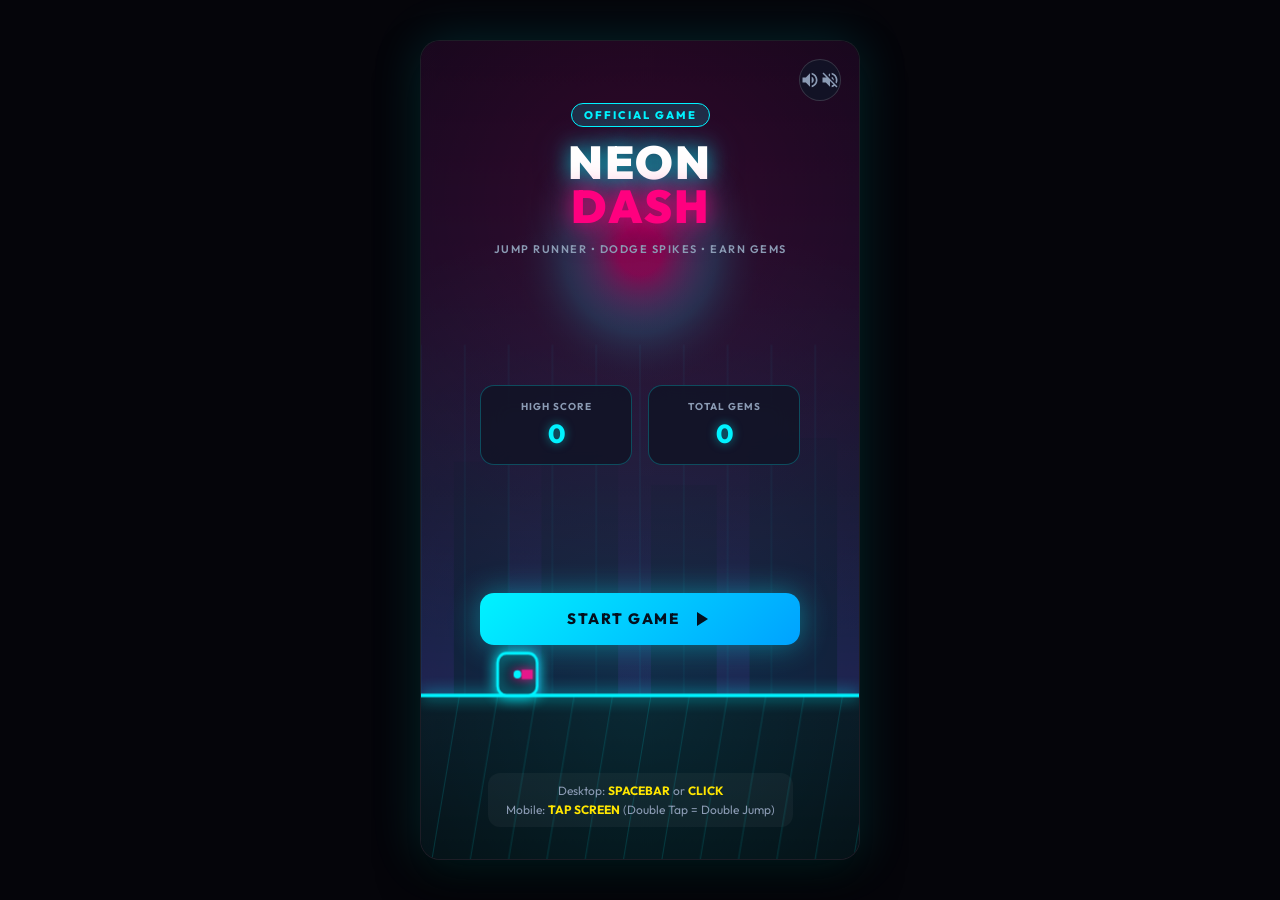
==== index.html @ 9ec9d19d "Add files via upload" ====
<!DOCTYPE html>
<html lang="km">
<head>
  <meta charset="UTF-8">
  <meta name="viewport" content="width=device-width, initial-scale=1.0, maximum-scale=1.0, user-scalable=no">
  <title>Neon Dash: Jump Runner</title>
  <link rel="preconnect" href="https://fonts.googleapis.com">
  <link rel="preconnect" href="https://fonts.gstatic.com" crossorigin>
  <link href="https://fonts.googleapis.com/css2?family=Outfit:wght@400;600;800;900&display=swap" rel="stylesheet">
  <link rel="stylesheet" href="style.css">
  <link rel="icon" type="image/jpeg" href="icon.jpg">
  <link rel="apple-touch-icon" href="icon.jpg">
  <link rel="manifest" href="manifest.json">
</head>
<body>
  <div id="game-container">
    <!-- Canvas for the game -->
    <canvas id="gameCanvas"></canvas>

    <!-- UI Overlay: Start Screen -->
    <div id="start-screen" class="ui-screen active">
      <div class="logo-box">
        <span class="badge">OFFICIAL GAME</span>
        <h1 id="game-title" class="neon-title">NEON<br><span>DASH</span></h1>
        <p class="subtitle">JUMP RUNNER &bull; DODGE SPIKES &bull; EARN GEMS</p>
      </div>

      <div class="stats-preview">
        <div class="stat-card">
          <span class="stat-label">HIGH SCORE</span>
          <span id="start-high-score" class="stat-val">0</span>
        </div>
        <div class="stat-card">
          <span class="stat-label">TOTAL GEMS</span>
          <span id="start-gems" class="stat-val">0</span>
        </div>
      </div>

      <button id="btn-start" class="btn btn-primary glow-btn">
        <span>START GAME</span>
        <svg viewBox="0 0 24 24" width="24" height="24"><path fill="currentColor" d="M8 5v14l11-7z"/></svg>
      </button>

      <div class="controls-hint">
        <span>Desktop: <b>SPACEBAR</b> or <b>CLICK</b></span>
        <span>Mobile: <b>TAP SCREEN</b> (Double Tap = Double Jump)</span>
      </div>
    </div>

    <!-- UI Overlay: In-Game HUD -->
    <div id="hud" class="ui-screen hidden">
      <div class="hud-top">
        <div class="hud-score">
          <span class="hud-label">SCORE</span>
          <span id="hud-score-val">0</span>
        </div>
        <div class="hud-center">
          <div id="combo-badge" class="combo-badge hidden">2X COMBO!</div>
        </div>
        <div class="hud-gems">
          <svg viewBox="0 0 24 24" width="20" height="20" fill="#00f3ff"><polygon points="12,2 22,8.5 12,22 2,8.5"/></svg>
          <span id="hud-gems-val">0</span>
        </div>
      </div>
    </div>

    <!-- UI Overlay: Game Over Screen -->
    <div id="game-over-screen" class="ui-screen hidden">
      <div class="game-over-card">
        <h2 class="game-over-title">GAME OVER</h2>

        <div class="result-board">
          <div class="result-row">
            <span>Score</span>
            <span id="go-score" class="result-num">0</span>
          </div>
          <div class="result-row">
            <span>Gems Collected</span>
            <span id="go-gems" class="result-num">+0</span>
          </div>
          <div class="result-row highlight">
            <span>Best Score</span>
            <span id="go-high" class="result-num">0</span>
          </div>
        </div>

        <!-- REWARDED AD REVIVE BUTTON -->
        <div id="revive-section" class="revive-box">
          <div class="revive-timer-bar"><div id="revive-progress"></div></div>
          <button id="btn-revive" class="btn btn-ad pulse-btn">
            <div class="ad-badge">AD 🎬</div>
            <div class="ad-text">
              <strong>WATCH AD TO REVIVE</strong>
              <span>Get 1 Extra Life & Shield</span>
            </div>
          </button>
        </div>

        <div class="action-buttons">
          <button id="btn-restart" class="btn btn-secondary">
            <svg viewBox="0 0 24 24" width="20" height="20"><path fill="currentColor" d="M17.65 6.35A7.958 7.958 0 0 0 12 4c-4.42 0-7.99 3.58-7.99 8s3.57 8 7.99 8c3.73 0 6.84-2.55 7.73-6h-2.08A5.99 5.99 0 0 1 12 18c-3.31 0-6-2.69-6-6s2.69-6 6-6c1.66 0 3.14.69 4.22 1.78L13 11h7V4l-2.35 2.35z"/></svg>
            <span>PLAY AGAIN</span>
          </button>
        </div>
      </div>
    </div>

    <!-- SIMULATED REWARDED VIDEO AD POPUP -->
    <div id="ad-modal" class="ui-screen hidden">
      <div class="ad-container">
        <div class="ad-header">
          <span class="ad-tag">Google AdMob (Simulated Demo)</span>
          <span id="ad-countdown" class="ad-countdown">Ad in 5s...</span>
        </div>
        <div class="ad-body">
          <div class="ad-mock-video">
            <div class="ad-spinner"></div>
            <h3>SPONSORED ADVERTISEMENT</h3>
            <p>In production on Google Play Store, real high-paying AdMob video ads play here!</p>
            <div class="ad-payout-tag">💰 Generates $2 - $15 eCPM for you!</div>
          </div>
        </div>
        <div class="ad-footer">
          <button id="btn-claim-reward" class="btn btn-success hidden">
            <span>CLAIM REWARD & RESUME</span>
          </button>
        </div>
      </div>
    </div>

    <!-- Sound Toggle -->
    <button id="btn-sound" class="sound-toggle" title="Toggle Sound">
      <svg id="sound-on-icon" viewBox="0 0 24 24" width="22" height="22"><path fill="currentColor" d="M3 9v6h4l5 5V4L7 9H3zm13.5 3c0-1.77-1.02-3.29-2.5-4.03v8.05c1.48-.73 2.5-2.25 2.5-4.02zM14 3.23v2.06c2.89.86 5 3.54 5 6.71s-2.11 5.85-5 6.71v2.06c4.01-.91 7-4.49 7-8.77s-2.99-7.86-7-8.77z"/></svg>
      <svg id="sound-off-icon" class="hidden" viewBox="0 0 24 24" width="22" height="22"><path fill="currentColor" d="M16.5 12c0-1.77-1.02-3.29-2.5-4.03v2.21l2.45 2.45c.03-.2.05-.41.05-.63zm2.5 0c0 .94-.2 1.82-.54 2.64l1.51 1.51C20.63 14.91 21 13.5 21 12c0-4.28-2.99-7.86-7-8.77v2.06c2.89.86 5 3.54 5 6.71zM4.27 3L3 4.27l4.73 4.73H3v6h4l5 5v-6.73l4.25 4.25c-.67.52-1.42.93-2.25 1.18v2.06c1.38-.31 2.63-.95 3.69-1.81L19.73 21 21 19.73l-9-9L4.27 3zM12 4L9.91 6.09 12 8.18V4z"/></svg>
    </button>
  </div>

  <script src="game.js?v=4"></script>
</body>
</html>
---- style.css ----
* {
  box-sizing: border-box;
  margin: 0;
  padding: 0;
  user-select: none;
  -webkit-user-select: none;
  -webkit-tap-highlight-color: transparent;
}

:root {
  --bg-dark: #0a0a14;
  --neon-cyan: #00f3ff;
  --neon-magenta: #ff007f;
  --neon-gold: #ffe600;
  --neon-green: #00ff88;
  --text-main: #f0f4ff;
  --text-muted: #8b9bb4;
  --panel-bg: rgba(18, 20, 38, 0.88);
  --panel-border: rgba(0, 243, 255, 0.25);
  --font-family: 'Outfit', -apple-system, BlinkMacSystemFont, 'Segoe UI', Roboto, sans-serif;
}

body {
  background-color: #05050a;
  color: var(--text-main);
  font-family: var(--font-family);
  min-height: 100vh;
  display: flex;
  align-items: center;
  justify-content: center;
  overflow: hidden;
}

#game-container {
  position: relative;
  width: 100vw;
  max-width: 440px;
  height: 100vh;
  max-height: 820px;
  background-color: var(--bg-dark);
  box-shadow: 0 0 50px rgba(0, 243, 255, 0.15), 0 20px 40px rgba(0, 0, 0, 0.8);
  overflow: hidden;
  border-radius: 20px;
  border: 1px solid rgba(255, 255, 255, 0.08);
}

@media (max-width: 480px) {
  #game-container {
    max-width: 100vw;
    max-height: 100vh;
    border-radius: 0;
    border: none;
  }
}

canvas {
  display: block;
  width: 100%;
  height: 100%;
  image-rendering: -webkit-optimize-contrast;
  image-rendering: crisp-edges;
}

/* UI Overlays */
.ui-screen {
  position: absolute;
  inset: 0;
  display: flex;
  flex-direction: column;
  align-items: center;
  justify-content: space-between;
  padding: 32px 24px;
  pointer-events: auto;
  transition: opacity 0.3s cubic-bezier(0.16, 1, 0.3, 1), transform 0.3s cubic-bezier(0.16, 1, 0.3, 1);
  z-index: 10;
}

.ui-screen.hidden {
  opacity: 0;
  pointer-events: none;
  transform: scale(0.96);
}

.ui-screen.active {
  opacity: 1;
  pointer-events: auto;
  transform: scale(1);
}

/* Start Screen */
#start-screen {
  background: radial-gradient(circle at 50% 20%, rgba(255, 0, 127, 0.15), transparent 70%),
              radial-gradient(circle at 50% 80%, rgba(0, 243, 255, 0.12), transparent 70%);
}

.logo-box {
  text-align: center;
  margin-top: 30px;
}

.badge {
  display: inline-block;
  padding: 4px 12px;
  font-size: 11px;
  font-weight: 800;
  letter-spacing: 2px;
  background: rgba(0, 243, 255, 0.15);
  border: 1px solid var(--neon-cyan);
  color: var(--neon-cyan);
  border-radius: 20px;
  margin-bottom: 14px;
}

.neon-title {
  font-size: 46px;
  font-weight: 900;
  line-height: 0.95;
  letter-spacing: 2px;
  color: #fff;
  text-shadow: 0 0 20px rgba(0, 243, 255, 0.6), 0 0 40px rgba(0, 243, 255, 0.3);
}

.neon-title span {
  color: var(--neon-magenta);
  text-shadow: 0 0 20px rgba(255, 0, 127, 0.7), 0 0 40px rgba(255, 0, 127, 0.4);
}

.subtitle {
  font-size: 11px;
  font-weight: 600;
  color: var(--text-muted);
  letter-spacing: 1.5px;
  margin-top: 14px;
}

.stats-preview {
  display: flex;
  gap: 16px;
  width: 100%;
  max-width: 320px;
}

.stat-card {
  flex: 1;
  background: var(--panel-bg);
  border: 1px solid var(--panel-border);
  backdrop-filter: blur(12px);
  padding: 14px;
  border-radius: 14px;
  text-align: center;
}

.stat-label {
  display: block;
  font-size: 10px;
  font-weight: 700;
  color: var(--text-muted);
  letter-spacing: 1px;
  margin-bottom: 4px;
}

.stat-val {
  font-size: 26px;
  font-weight: 800;
  color: var(--neon-cyan);
  text-shadow: 0 0 10px rgba(0, 243, 255, 0.5);
}

.controls-hint {
  font-size: 12px;
  color: var(--text-muted);
  display: flex;
  flex-direction: column;
  gap: 4px;
  text-align: center;
  background: rgba(255, 255, 255, 0.04);
  padding: 10px 18px;
  border-radius: 12px;
}

.controls-hint b {
  color: var(--neon-gold);
}

/* In-game HUD */
#hud {
  pointer-events: none;
  justify-content: flex-start;
  padding: 20px 20px;
}

.hud-top {
  display: flex;
  justify-content: space-between;
  align-items: center;
  width: 100%;
}

.hud-score {
  background: var(--panel-bg);
  border: 1px solid rgba(255, 255, 255, 0.12);
  backdrop-filter: blur(10px);
  padding: 8px 16px;
  border-radius: 12px;
  display: flex;
  flex-direction: column;
  align-items: flex-start;
}

.hud-label {
  font-size: 9px;
  font-weight: 700;
  color: var(--text-muted);
  letter-spacing: 1px;
}

#hud-score-val {
  font-size: 24px;
  font-weight: 900;
  color: #fff;
  letter-spacing: 1px;
}

.hud-gems {
  background: var(--panel-bg);
  border: 1px solid rgba(0, 243, 255, 0.3);
  backdrop-filter: blur(10px);
  padding: 8px 14px;
  border-radius: 12px;
  display: flex;
  align-items: center;
  gap: 8px;
  font-weight: 800;
  font-size: 18px;
  color: var(--neon-cyan);
}

.combo-badge {
  padding: 6px 14px;
  border-radius: 20px;
  background: linear-gradient(135deg, var(--neon-magenta), #ff7700);
  color: #fff;
  font-weight: 900;
  font-size: 13px;
  letter-spacing: 1.5px;
  box-shadow: 0 0 15px rgba(255, 0, 127, 0.6);
  animation: pulseCombo 0.6s infinite alternate;
}

.combo-badge.hidden {
  display: none;
}

@keyframes pulseCombo {
  0% { transform: scale(0.95); }
  100% { transform: scale(1.08); }
}

/* Game Over Screen */
#game-over-screen {
  background: rgba(7, 8, 18, 0.88);
  backdrop-filter: blur(12px);
  justify-content: center;
  gap: 20px;
}

.game-over-card {
  width: 100%;
  max-width: 340px;
  background: var(--panel-bg);
  border: 1px solid var(--panel-border);
  border-radius: 22px;
  padding: 28px 24px;
  text-align: center;
  box-shadow: 0 10px 40px rgba(0, 0, 0, 0.6);
}

.game-over-title {
  font-size: 30px;
  font-weight: 900;
  letter-spacing: 2px;
  color: var(--neon-magenta);
  text-shadow: 0 0 20px rgba(255, 0, 127, 0.6);
  margin-bottom: 20px;
}

.result-board {
  background: rgba(0, 0, 0, 0.3);
  border-radius: 14px;
  padding: 14px 18px;
  display: flex;
  flex-direction: column;
  gap: 10px;
  margin-bottom: 20px;
}

.result-row {
  display: flex;
  justify-content: space-between;
  align-items: center;
  font-size: 14px;
  color: var(--text-muted);
}

.result-row.highlight {
  border-top: 1px solid rgba(255, 255, 255, 0.08);
  padding-top: 8px;
  color: #fff;
  font-weight: 700;
}

.result-num {
  font-size: 20px;
  font-weight: 800;
  color: #fff;
}

.result-row.highlight .result-num {
  color: var(--neon-gold);
}

/* REWARDED AD BUTTON */
.revive-box {
  margin-bottom: 16px;
}

.revive-timer-bar {
  width: 100%;
  height: 4px;
  background: rgba(255, 255, 255, 0.1);
  border-radius: 4px;
  overflow: hidden;
  margin-bottom: 8px;
}

#revive-progress {
  width: 100%;
  height: 100%;
  background: var(--neon-green);
  transition: width 0.1s linear;
}

.btn-ad {
  width: 100%;
  background: linear-gradient(135deg, rgba(0, 255, 136, 0.2), rgba(0, 243, 255, 0.15));
  border: 1.5px solid var(--neon-green);
  border-radius: 14px;
  padding: 12px 14px;
  display: flex;
  align-items: center;
  gap: 12px;
  cursor: pointer;
  box-shadow: 0 0 20px rgba(0, 255, 136, 0.25);
}

.pulse-btn {
  animation: adPulse 1.2s infinite;
}

@keyframes adPulse {
  0%, 100% { box-shadow: 0 0 15px rgba(0, 255, 136, 0.3); transform: scale(1); }
  50% { box-shadow: 0 0 30px rgba(0, 255, 136, 0.6); transform: scale(1.02); }
}

.ad-badge {
  background: var(--neon-green);
  color: #062b19;
  font-weight: 900;
  font-size: 12px;
  padding: 6px 10px;
  border-radius: 8px;
  letter-spacing: 0.5px;
}

.ad-text {
  text-align: left;
  display: flex;
  flex-direction: column;
}

.ad-text strong {
  color: #fff;
  font-size: 14px;
  letter-spacing: 0.5px;
}

.ad-text span {
  color: var(--neon-green);
  font-size: 11px;
}

/* General Buttons */
.btn {
  font-family: var(--font-family);
  border: none;
  border-radius: 14px;
  padding: 14px 28px;
  font-weight: 800;
  font-size: 15px;
  letter-spacing: 1.5px;
  cursor: pointer;
  display: flex;
  align-items: center;
  justify-content: center;
  gap: 10px;
  transition: transform 0.15s ease, filter 0.15s ease;
}

.btn:active {
  transform: scale(0.96);
}

.btn-primary {
  width: 100%;
  max-width: 320px;
  background: linear-gradient(135deg, var(--neon-cyan), #00a2ff);
  color: #04101e;
  box-shadow: 0 0 30px rgba(0, 243, 255, 0.4);
}

.glow-btn:hover {
  filter: brightness(1.15);
  box-shadow: 0 0 40px rgba(0, 243, 255, 0.6);
}

.btn-secondary {
  width: 100%;
  background: rgba(255, 255, 255, 0.08);
  border: 1px solid rgba(255, 255, 255, 0.15);
  color: #fff;
}

.btn-secondary:hover {
  background: rgba(255, 255, 255, 0.15);
}

.btn-success {
  background: var(--neon-green);
  color: #052615;
  width: 100%;
  box-shadow: 0 0 25px rgba(0, 255, 136, 0.5);
}

/* AD MODAL */
#ad-modal {
  background: rgba(0, 0, 0, 0.94);
  justify-content: center;
  z-index: 100;
}

.ad-container {
  width: 100%;
  max-width: 360px;
  background: #121422;
  border: 1px solid rgba(0, 255, 136, 0.4);
  border-radius: 20px;
  padding: 24px;
  text-align: center;
}

.ad-header {
  display: flex;
  justify-content: space-between;
  align-items: center;
  margin-bottom: 20px;
  padding-bottom: 12px;
  border-bottom: 1px solid rgba(255, 255, 255, 0.08);
}

.ad-tag {
  font-size: 11px;
  font-weight: 700;
  color: var(--neon-cyan);
  background: rgba(0, 243, 255, 0.1);
  padding: 4px 8px;
  border-radius: 6px;
}

.ad-countdown {
  font-size: 13px;
  font-weight: 800;
  color: var(--neon-gold);
}

.ad-body {
  padding: 30px 10px;
}

.ad-mock-video {
  display: flex;
  flex-direction: column;
  align-items: center;
  gap: 14px;
}

.ad-mock-video h3 {
  font-size: 18px;
  font-weight: 800;
  letter-spacing: 1px;
}

.ad-mock-video p {
  font-size: 12px;
  color: var(--text-muted);
  line-height: 1.5;
}

.ad-payout-tag {
  margin-top: 10px;
  background: rgba(255, 230, 0, 0.12);
  border: 1px solid var(--neon-gold);
  color: var(--neon-gold);
  font-size: 12px;
  font-weight: 800;
  padding: 6px 14px;
  border-radius: 20px;
}

.ad-spinner {
  width: 50px;
  height: 50px;
  border: 4px solid rgba(0, 255, 136, 0.2);
  border-top-color: var(--neon-green);
  border-radius: 50%;
  animation: spin 0.8s linear infinite;
  margin-bottom: 10px;
}

@keyframes spin {
  to { transform: rotate(360deg); }
}

/* Sound Toggle */
.sound-toggle {
  position: absolute;
  top: 18px;
  right: 18px;
  z-index: 50;
  background: var(--panel-bg);
  border: 1px solid rgba(255, 255, 255, 0.15);
  color: var(--text-muted);
  width: 42px;
  height: 42px;
  border-radius: 50%;
  display: flex;
  align-items: center;
  justify-content: center;
  cursor: pointer;
  transition: all 0.2s;
}

.sound-toggle:hover {
  color: #fff;
  border-color: var(--neon-cyan);
}
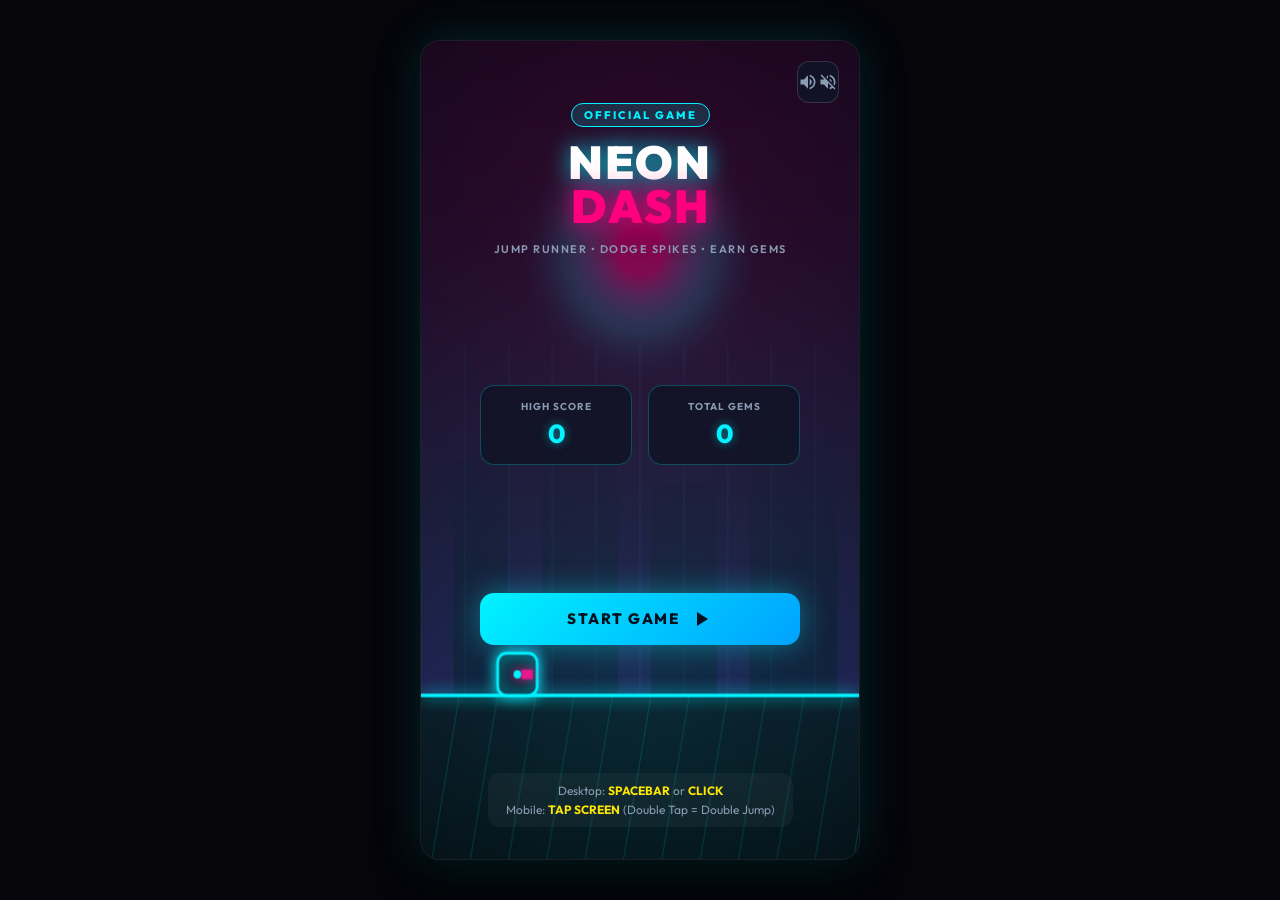
==== commit 86251ce5: "Add files via upload" ====
--- a/index.html
+++ b/index.html
@@ -7,7 +7,7 @@
   <link rel="preconnect" href="https://fonts.googleapis.com">
   <link rel="preconnect" href="https://fonts.gstatic.com" crossorigin>
   <link href="https://fonts.googleapis.com/css2?family=Outfit:wght@400;600;800;900&display=swap" rel="stylesheet">
-  <link rel="stylesheet" href="style.css">
+  <link rel="stylesheet" href="style.css?v=2">
   <link rel="icon" type="image/jpeg" href="icon.jpg">
   <link rel="apple-touch-icon" href="icon.jpg">
   <link rel="manifest" href="manifest.json">
@@ -136,5 +136,12 @@
   </div>
 
   <script src="game.js?v=4"></script>
+  <script>
+    if ('serviceWorker' in navigator) {
+      window.addEventListener('load', () => {
+        navigator.serviceWorker.register('./sw.js').catch(() => {});
+      });
+    }
+  </script>
 </body>
 </html>
--- a/style.css
+++ b/style.css
@@ -233,6 +233,7 @@
   font-weight: 800;
   font-size: 18px;
   color: var(--neon-cyan);
+  margin-right: 52px;
 }
 
 .combo-badge {
@@ -533,15 +534,16 @@
 /* Sound Toggle */
 .sound-toggle {
   position: absolute;
-  top: 18px;
-  right: 18px;
+  top: 20px;
+  right: 20px;
   z-index: 50;
   background: var(--panel-bg);
   border: 1px solid rgba(255, 255, 255, 0.15);
+  backdrop-filter: blur(10px);
   color: var(--text-muted);
   width: 42px;
   height: 42px;
-  border-radius: 50%;
+  border-radius: 12px;
   display: flex;
   align-items: center;
   justify-content: center;
